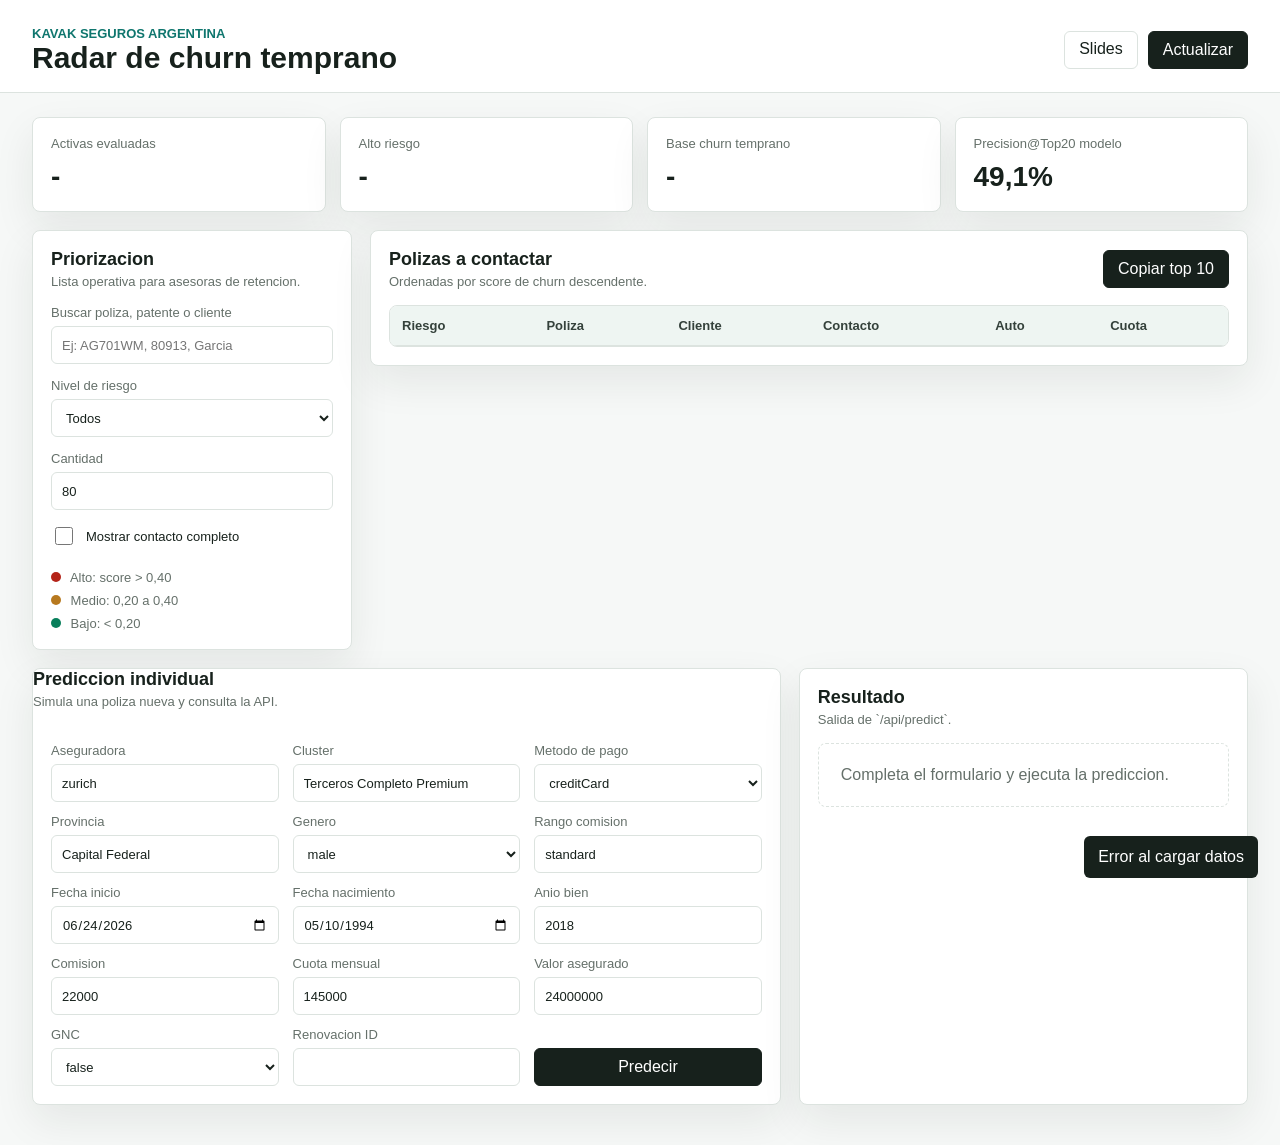
==== dashboard/index.html @ b693a85d "Entregable 4 dashboard funcional" ====
<!doctype html>
<html lang="es">
<head>
  <meta charset="utf-8">
  <meta name="viewport" content="width=device-width, initial-scale=1">
  <title>Kavak Seguros - Churn temprano</title>
  <link rel="stylesheet" href="styles.css">
</head>
<body>
  <header class="topbar">
    <div>
      <p class="eyebrow">Kavak Seguros Argentina</p>
      <h1>Radar de churn temprano</h1>
    </div>
    <nav>
      <a href="/presentacion" target="_blank">Slides</a>
      <button id="refreshBtn" type="button">Actualizar</button>
    </nav>
  </header>

  <main>
    <section class="metrics" aria-label="Indicadores principales">
      <article>
        <span>Activas evaluadas</span>
        <strong id="activeCount">-</strong>
      </article>
      <article>
        <span>Alto riesgo</span>
        <strong id="highCount">-</strong>
      </article>
      <article>
        <span>Base churn temprano</span>
        <strong id="baseRate">-</strong>
      </article>
      <article>
        <span>Precision@Top20 modelo</span>
        <strong id="precisionTop20">49,1%</strong>
      </article>
    </section>

    <section class="layout">
      <aside class="panel controls">
        <div class="panel-title">
          <h2>Priorizacion</h2>
          <p>Lista operativa para asesoras de retencion.</p>
        </div>

        <label>
          Buscar poliza, patente o cliente
          <input id="searchInput" type="search" placeholder="Ej: AG701WM, 80913, Garcia">
        </label>

        <label>
          Nivel de riesgo
          <select id="riskFilter">
            <option value="todos">Todos</option>
            <option value="Alto">Alto</option>
            <option value="Medio">Medio</option>
            <option value="Bajo">Bajo</option>
          </select>
        </label>

        <label>
          Cantidad
          <input id="limitInput" type="number" min="10" max="500" step="10" value="80">
        </label>

        <label class="check">
          <input id="revealContact" type="checkbox">
          Mostrar contacto completo
        </label>

        <div class="legend">
          <span><i class="dot high"></i> Alto: score &gt; 0,40</span>
          <span><i class="dot mid"></i> Medio: 0,20 a 0,40</span>
          <span><i class="dot low"></i> Bajo: &lt; 0,20</span>
        </div>
      </aside>

      <section class="panel table-panel">
        <div class="panel-title row">
          <div>
            <h2>Polizas a contactar</h2>
            <p id="tableCaption">Ordenadas por score de churn descendente.</p>
          </div>
          <button id="copyBtn" type="button">Copiar top 10</button>
        </div>
        <div class="table-wrap">
          <table>
            <thead>
              <tr>
                <th>Riesgo</th>
                <th>Poliza</th>
                <th>Cliente</th>
                <th>Contacto</th>
                <th>Auto</th>
                <th>Cuota</th>
                <th>Motivo</th>
              </tr>
            </thead>
            <tbody id="policiesBody"></tbody>
          </table>
        </div>
      </section>
    </section>

    <section class="layout lower">
      <section class="panel">
        <div class="panel-title">
          <h2>Prediccion individual</h2>
          <p>Simula una poliza nueva y consulta la API.</p>
        </div>
        <form id="predictForm" class="grid-form">
          <label>Aseguradora<input name="Aseguradora" value="zurich"></label>
          <label>Cluster<input name="Cluster_Detalle" value="Terceros Completo Premium"></label>
          <label>Metodo de pago
            <select name="Metodo_de_pago">
              <option value="creditCard">creditCard</option>
              <option value="bankAccount">bankAccount</option>
            </select>
          </label>
          <label>Provincia<input name="provincia" value="Capital Federal"></label>
          <label>Genero
            <select name="genero_cliente">
              <option value="male">male</option>
              <option value="female">female</option>
              <option value="Sin dato">Sin dato</option>
            </select>
          </label>
          <label>Rango comision<input name="rango_comision" value="standard"></label>
          <label>Fecha inicio<input name="fecha_inicio_poliza" type="date" value="2026-06-24"></label>
          <label>Fecha nacimiento<input name="fecha_nacimiento" type="date" value="1994-05-10"></label>
          <label>Anio bien<input name="anio_bien" type="number" value="2018"></label>
          <label>Comision<input name="Comision_pesos" type="number" value="22000"></label>
          <label>Cuota mensual<input name="Valor_cuota_mes_pesos" type="number" value="145000"></label>
          <label>Valor asegurado<input name="Valor_asegurado_pesos" type="number" value="24000000"></label>
          <label>GNC
            <select name="GNC">
              <option value="false">false</option>
              <option value="true">true</option>
            </select>
          </label>
          <label>Renovacion ID<input name="Es_renovacion_ID_poliza_anterior" value=""></label>
          <button type="submit">Predecir</button>
        </form>
      </section>

      <section class="panel result-panel">
        <div class="panel-title">
          <h2>Resultado</h2>
          <p>Salida de `/api/predict`.</p>
        </div>
        <div id="predictionResult" class="empty">Completa el formulario y ejecuta la prediccion.</div>
      </section>
    </section>
  </main>

  <div id="toast" role="status"></div>
  <script src="app.js"></script>
</body>
</html>
---- dashboard/styles.css ----
:root {
  color-scheme: light;
  --ink: #17211c;
  --muted: #65706a;
  --line: #dce3df;
  --bg: #f6f8f7;
  --panel: #ffffff;
  --green: #087f5b;
  --green-soft: #dff3eb;
  --amber: #b7791f;
  --amber-soft: #fff0cc;
  --red: #b42318;
  --red-soft: #ffe2df;
  --teal: #0f766e;
  --blue: #1d4ed8;
  --shadow: 0 16px 40px rgba(23, 33, 28, 0.08);
}

* {
  box-sizing: border-box;
}

body {
  margin: 0;
  background: var(--bg);
  color: var(--ink);
  font-family: "Segoe UI", Arial, sans-serif;
}

button,
input,
select {
  font: inherit;
}

button {
  border: 1px solid var(--ink);
  background: var(--ink);
  color: white;
  min-height: 38px;
  padding: 0 14px;
  border-radius: 6px;
  cursor: pointer;
}

button:hover {
  filter: brightness(1.08);
}

a {
  color: var(--ink);
  text-decoration: none;
  border: 1px solid var(--line);
  min-height: 38px;
  padding: 8px 14px;
  border-radius: 6px;
  background: white;
}

.topbar {
  display: flex;
  align-items: center;
  justify-content: space-between;
  gap: 24px;
  padding: 26px 32px 18px;
  border-bottom: 1px solid var(--line);
  background: #ffffff;
}

.topbar h1,
.topbar p {
  margin: 0;
}

.topbar h1 {
  font-size: 30px;
  line-height: 1.1;
  letter-spacing: 0;
}

.eyebrow {
  color: var(--teal);
  font-size: 13px;
  font-weight: 700;
  text-transform: uppercase;
}

nav {
  display: flex;
  gap: 10px;
  align-items: center;
}

main {
  padding: 24px 32px 40px;
  max-width: 1500px;
  margin: 0 auto;
}

.metrics {
  display: grid;
  grid-template-columns: repeat(4, minmax(0, 1fr));
  gap: 14px;
  margin-bottom: 18px;
}

.metrics article {
  background: var(--panel);
  border: 1px solid var(--line);
  border-radius: 8px;
  padding: 18px;
  box-shadow: var(--shadow);
}

.metrics span {
  display: block;
  color: var(--muted);
  font-size: 13px;
  margin-bottom: 10px;
}

.metrics strong {
  font-size: 28px;
}

.layout {
  display: grid;
  grid-template-columns: 320px minmax(0, 1fr);
  gap: 18px;
  align-items: start;
}

.layout.lower {
  grid-template-columns: minmax(0, 1.25fr) minmax(360px, 0.75fr);
  margin-top: 18px;
}

.panel {
  background: var(--panel);
  border: 1px solid var(--line);
  border-radius: 8px;
  box-shadow: var(--shadow);
}

.controls,
.table-panel,
.result-panel {
  padding: 18px;
}

.panel-title {
  margin-bottom: 16px;
}

.panel-title.row {
  display: flex;
  justify-content: space-between;
  gap: 16px;
  align-items: center;
}

.panel-title h2 {
  margin: 0 0 4px;
  font-size: 18px;
}

.panel-title p {
  margin: 0;
  color: var(--muted);
  font-size: 13px;
}

label {
  display: grid;
  gap: 6px;
  color: var(--muted);
  font-size: 13px;
  margin-bottom: 14px;
}

input,
select {
  width: 100%;
  border: 1px solid var(--line);
  border-radius: 6px;
  min-height: 38px;
  padding: 8px 10px;
  background: #fff;
  color: var(--ink);
}

.check {
  display: flex;
  grid-template-columns: none;
  flex-direction: row;
  align-items: center;
  gap: 10px;
  color: var(--ink);
}

.check input {
  width: 18px;
  min-height: 18px;
}

.legend {
  display: grid;
  gap: 8px;
  padding-top: 8px;
  color: var(--muted);
  font-size: 13px;
}

.dot {
  display: inline-block;
  width: 10px;
  height: 10px;
  border-radius: 50%;
  margin-right: 6px;
}

.dot.high { background: var(--red); }
.dot.mid { background: var(--amber); }
.dot.low { background: var(--green); }

.table-wrap {
  overflow: auto;
  max-height: 620px;
  border: 1px solid var(--line);
  border-radius: 8px;
}

table {
  width: 100%;
  border-collapse: collapse;
  min-width: 980px;
}

th,
td {
  text-align: left;
  padding: 12px 12px;
  border-bottom: 1px solid var(--line);
  vertical-align: top;
  font-size: 13px;
}

th {
  position: sticky;
  top: 0;
  z-index: 1;
  background: #eef5f2;
  color: #34413b;
  font-weight: 700;
}

.risk {
  display: inline-flex;
  align-items: center;
  justify-content: center;
  min-width: 88px;
  min-height: 30px;
  border-radius: 6px;
  font-weight: 700;
}

.risk.Alto {
  color: var(--red);
  background: var(--red-soft);
}

.risk.Medio {
  color: var(--amber);
  background: var(--amber-soft);
}

.risk.Bajo {
  color: var(--green);
  background: var(--green-soft);
}

.score {
  display: block;
  color: var(--muted);
  font-weight: 600;
  margin-top: 4px;
}

.subtle {
  color: var(--muted);
  display: block;
  margin-top: 3px;
}

.reason-list {
  margin: 0;
  padding: 0;
  list-style: none;
  display: grid;
  gap: 4px;
}

.grid-form {
  display: grid;
  grid-template-columns: repeat(3, minmax(0, 1fr));
  gap: 12px 14px;
  padding: 18px;
}

.grid-form label {
  margin: 0;
}

.grid-form button {
  align-self: end;
}

.result-panel {
  min-height: 100%;
}

.result-card {
  border: 1px solid var(--line);
  border-radius: 8px;
  padding: 18px;
  display: grid;
  gap: 14px;
}

.result-score {
  display: flex;
  align-items: baseline;
  gap: 12px;
}

.result-score strong {
  font-size: 44px;
  line-height: 1;
}

.empty {
  color: var(--muted);
  border: 1px dashed var(--line);
  border-radius: 8px;
  padding: 22px;
}

#toast {
  position: fixed;
  right: 22px;
  bottom: 22px;
  background: var(--ink);
  color: white;
  padding: 12px 14px;
  border-radius: 6px;
  opacity: 0;
  transform: translateY(8px);
  pointer-events: none;
  transition: opacity .18s ease, transform .18s ease;
}

#toast.show {
  opacity: 1;
  transform: translateY(0);
}

@media (max-width: 1050px) {
  .metrics,
  .layout,
  .layout.lower {
    grid-template-columns: 1fr;
  }

  .grid-form {
    grid-template-columns: repeat(2, minmax(0, 1fr));
  }
}

@media (max-width: 700px) {
  .topbar {
    align-items: flex-start;
    flex-direction: column;
    padding: 20px;
  }

  main {
    padding: 18px;
  }

  .metrics,
  .grid-form {
    grid-template-columns: 1fr;
  }

  nav {
    width: 100%;
  }

  nav a,
  nav button {
    flex: 1;
    text-align: center;
  }
}
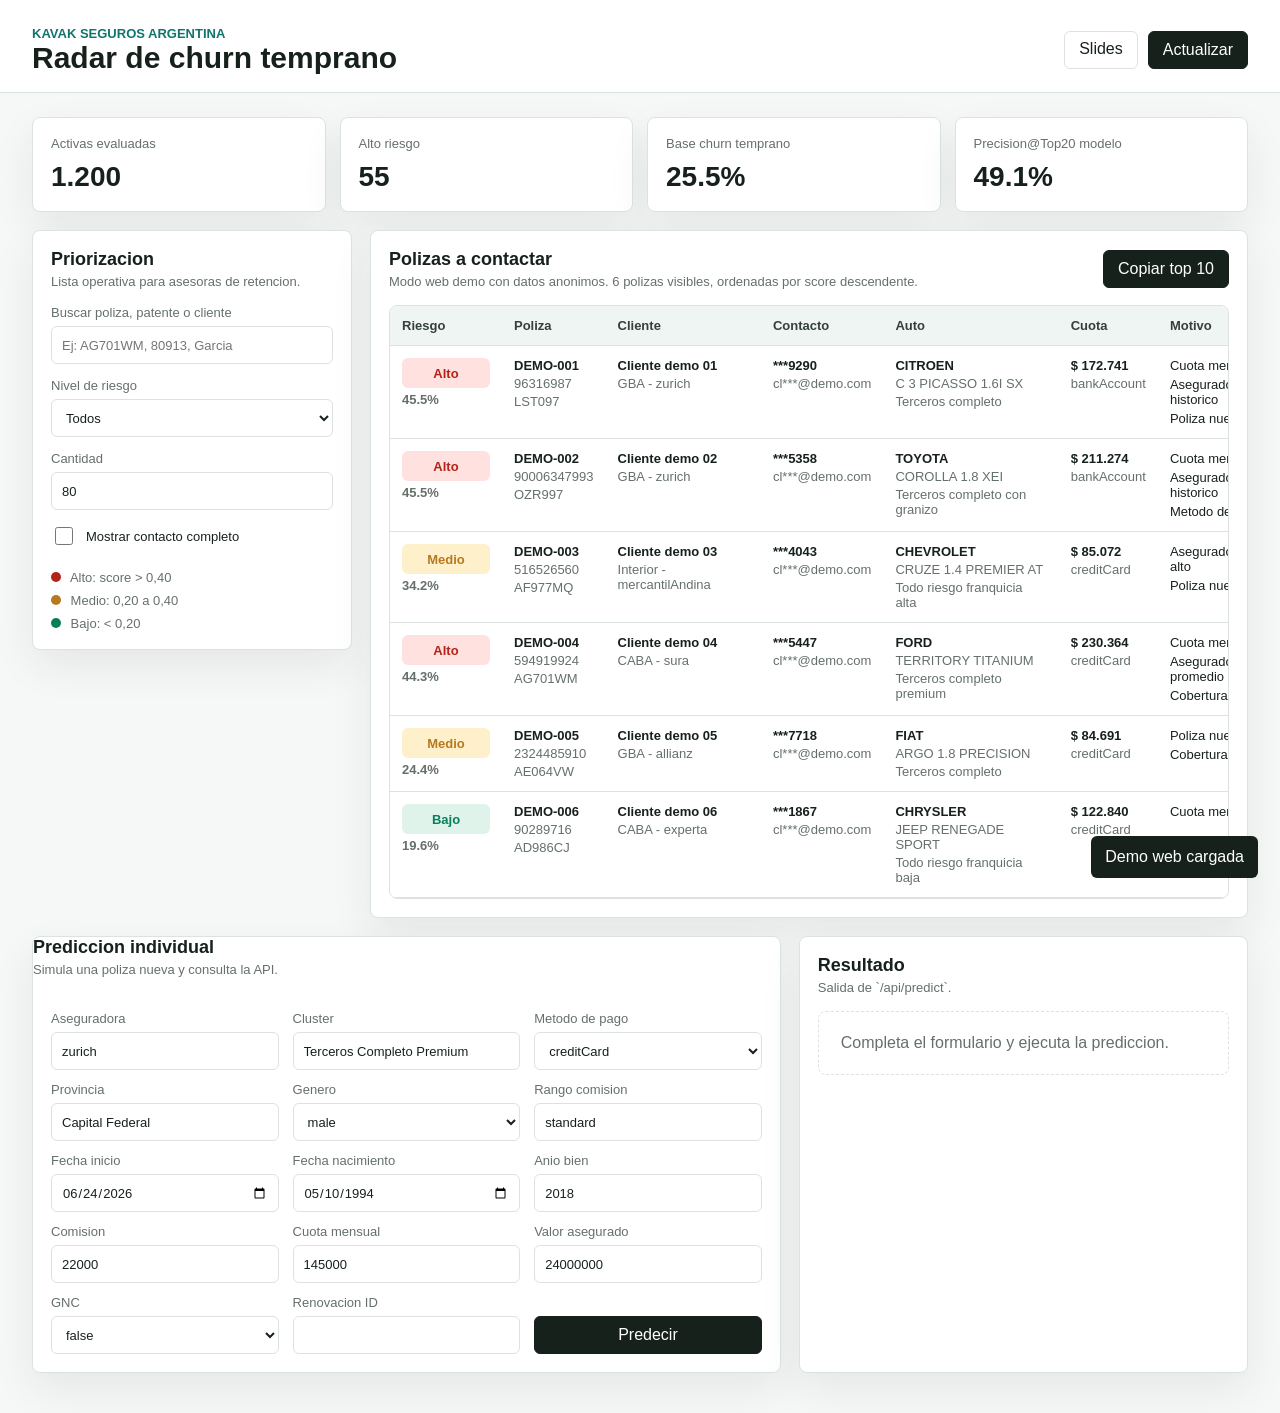
==== commit 5649cf7a: "Publicar dashboard en GitHub Pages" ====
--- a/dashboard/index.html
+++ b/dashboard/index.html
@@ -156,6 +156,7 @@
   </main>
 
   <div id="toast" role="status"></div>
+  <script src="demo-data.js"></script>
   <script src="app.js"></script>
 </body>
 </html>
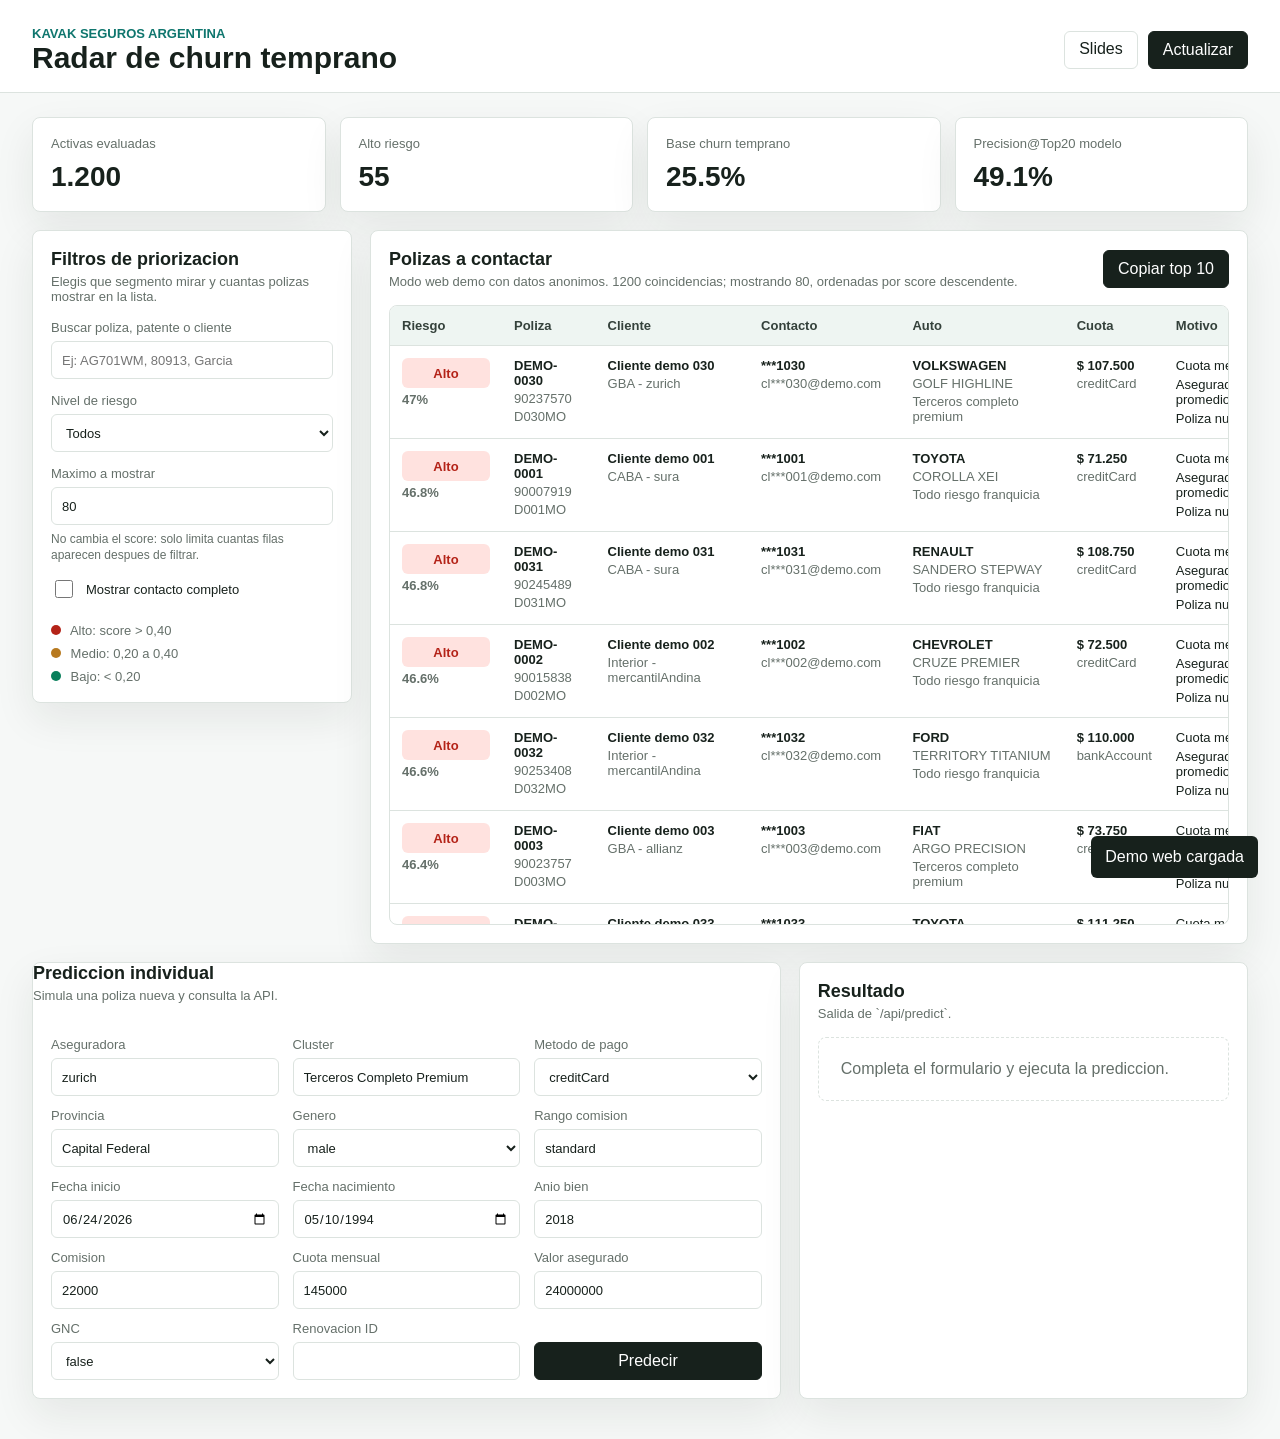
==== commit 85cdd7bc: "Corregir filtros de demo web" ====
--- a/dashboard/index.html
+++ b/dashboard/index.html
@@ -13,7 +13,7 @@
       <h1>Radar de churn temprano</h1>
     </div>
     <nav>
-      <a href="/presentacion" target="_blank">Slides</a>
+      <a href="../presentacion/" target="_blank">Slides</a>
       <button id="refreshBtn" type="button">Actualizar</button>
     </nav>
   </header>
@@ -41,8 +41,8 @@
     <section class="layout">
       <aside class="panel controls">
         <div class="panel-title">
-          <h2>Priorizacion</h2>
-          <p>Lista operativa para asesoras de retencion.</p>
+          <h2>Filtros de priorizacion</h2>
+          <p>Elegis que segmento mirar y cuantas polizas mostrar en la lista.</p>
         </div>
 
         <label>
@@ -61,8 +61,9 @@
         </label>
 
         <label>
-          Cantidad
-          <input id="limitInput" type="number" min="10" max="500" step="10" value="80">
+          Maximo a mostrar
+          <input id="limitInput" type="number" min="10" max="1200" step="10" value="80">
+          <span class="hint">No cambia el score: solo limita cuantas filas aparecen despues de filtrar.</span>
         </label>
 
         <label class="check">
--- a/dashboard/styles.css
+++ b/dashboard/styles.css
@@ -178,6 +178,12 @@
   margin-bottom: 14px;
 }
 
+.hint {
+  color: var(--muted);
+  font-size: 12px;
+  line-height: 1.35;
+}
+
 input,
 select {
   width: 100%;
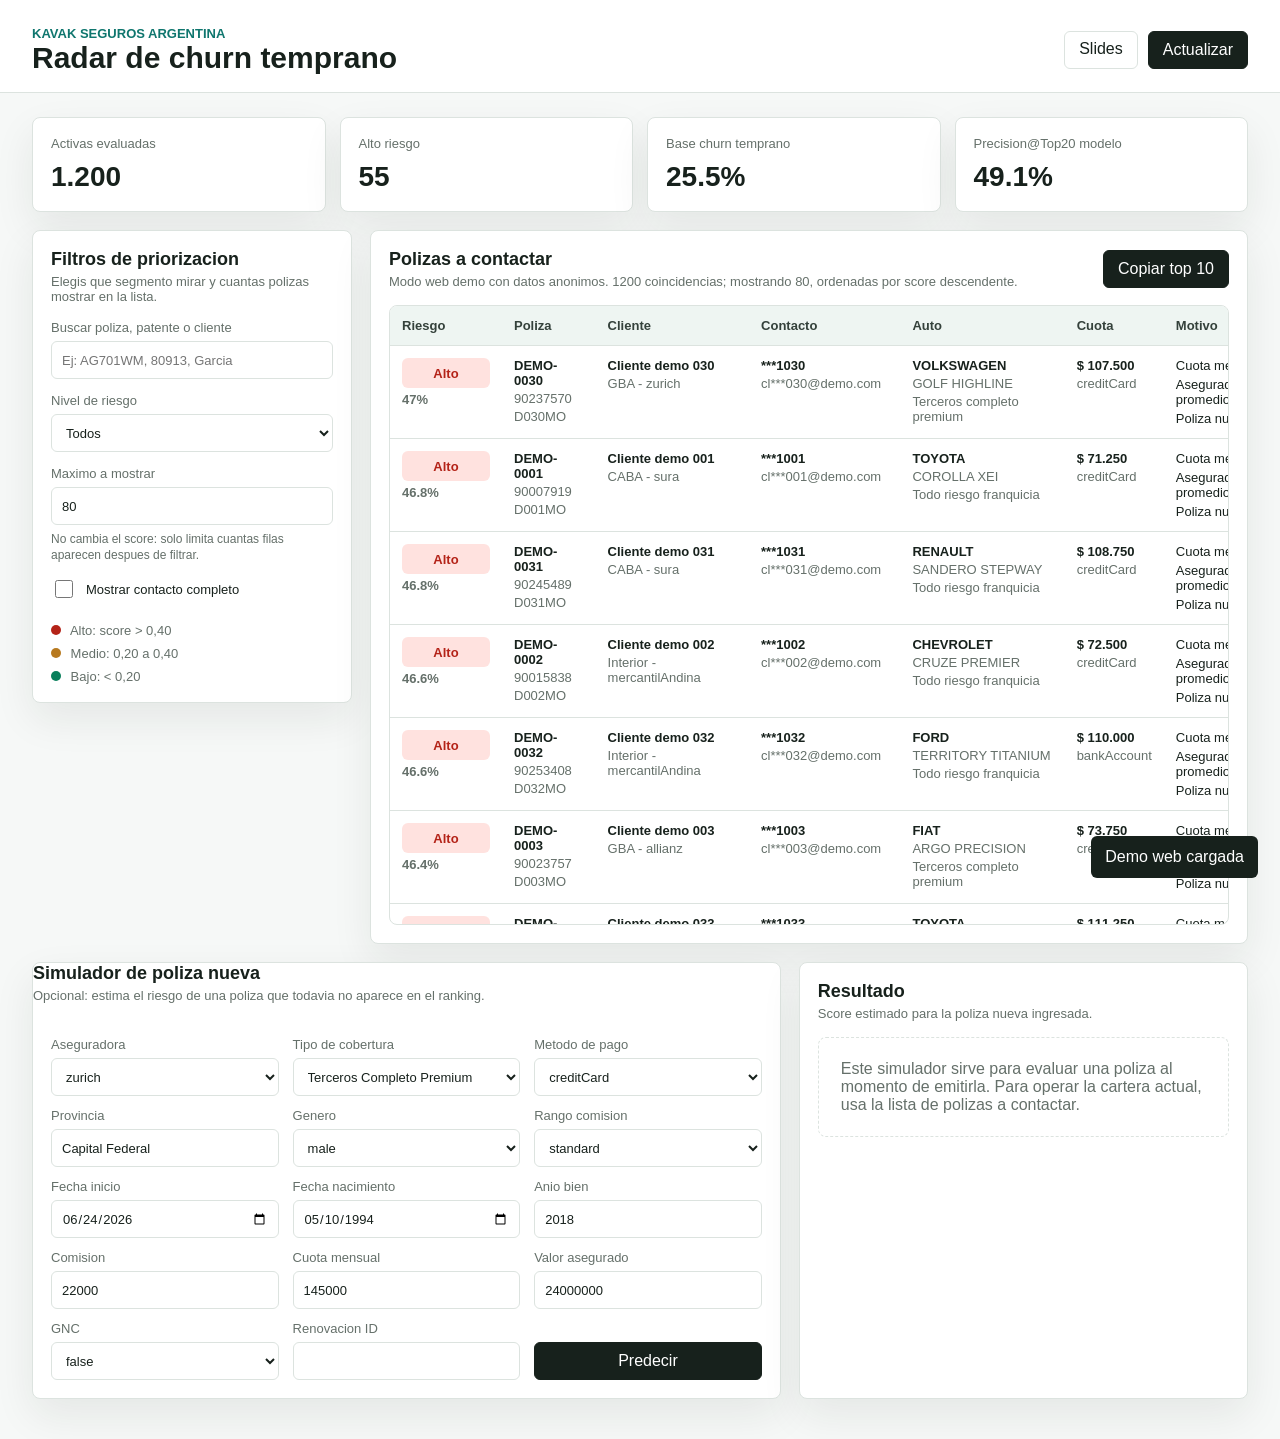
==== commit ae66ce26: "Aclarar simulador de poliza nueva" ====
--- a/dashboard/index.html
+++ b/dashboard/index.html
@@ -108,12 +108,27 @@
     <section class="layout lower">
       <section class="panel">
         <div class="panel-title">
-          <h2>Prediccion individual</h2>
-          <p>Simula una poliza nueva y consulta la API.</p>
+          <h2>Simulador de poliza nueva</h2>
+          <p>Opcional: estima el riesgo de una poliza que todavia no aparece en el ranking.</p>
         </div>
         <form id="predictForm" class="grid-form">
-          <label>Aseguradora<input name="Aseguradora" value="zurich"></label>
-          <label>Cluster<input name="Cluster_Detalle" value="Terceros Completo Premium"></label>
+          <label>Aseguradora
+            <select name="Aseguradora">
+              <option value="zurich">zurich</option>
+              <option value="sura">sura</option>
+              <option value="mercantilAndina">mercantilAndina</option>
+              <option value="allianz">allianz</option>
+              <option value="experta">experta</option>
+            </select>
+          </label>
+          <label>Tipo de cobertura
+            <select name="Cluster_Detalle">
+              <option value="Terceros Completo Premium">Terceros Completo Premium</option>
+              <option value="Terceros Completo">Terceros Completo</option>
+              <option value="Todo Riesgo con Franquicia Alta">Todo Riesgo con Franquicia Alta</option>
+              <option value="Todo Riesgo con Franquicia Baja">Todo Riesgo con Franquicia Baja</option>
+            </select>
+          </label>
           <label>Metodo de pago
             <select name="Metodo_de_pago">
               <option value="creditCard">creditCard</option>
@@ -128,7 +143,13 @@
               <option value="Sin dato">Sin dato</option>
             </select>
           </label>
-          <label>Rango comision<input name="rango_comision" value="standard"></label>
+          <label>Rango comision
+            <select name="rango_comision">
+              <option value="standard">standard</option>
+              <option value="low">low</option>
+              <option value="high">high</option>
+            </select>
+          </label>
           <label>Fecha inicio<input name="fecha_inicio_poliza" type="date" value="2026-06-24"></label>
           <label>Fecha nacimiento<input name="fecha_nacimiento" type="date" value="1994-05-10"></label>
           <label>Anio bien<input name="anio_bien" type="number" value="2018"></label>
@@ -149,9 +170,9 @@
       <section class="panel result-panel">
         <div class="panel-title">
           <h2>Resultado</h2>
-          <p>Salida de `/api/predict`.</p>
+          <p>Score estimado para la poliza nueva ingresada.</p>
         </div>
-        <div id="predictionResult" class="empty">Completa el formulario y ejecuta la prediccion.</div>
+        <div id="predictionResult" class="empty">Este simulador sirve para evaluar una poliza al momento de emitirla. Para operar la cartera actual, usa la lista de polizas a contactar.</div>
       </section>
     </section>
   </main>
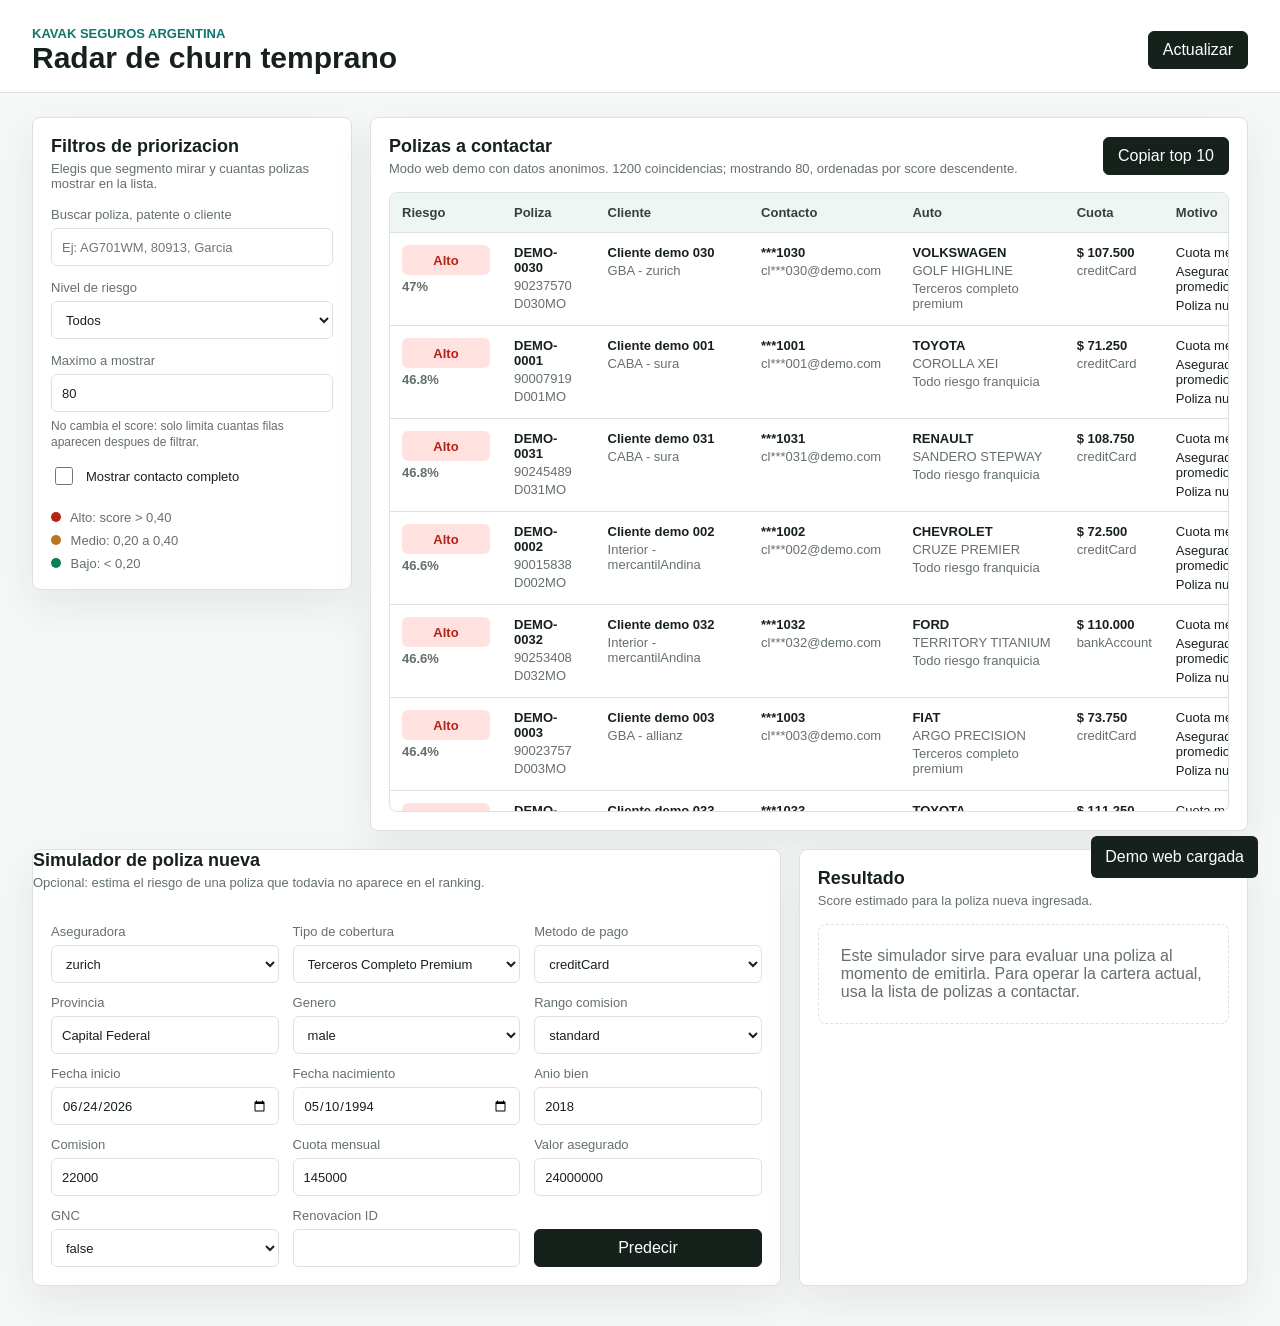
==== commit 545c5255: "Simplificar dashboard operativo" ====
--- a/dashboard/index.html
+++ b/dashboard/index.html
@@ -13,31 +13,11 @@
       <h1>Radar de churn temprano</h1>
     </div>
     <nav>
-      <a href="../presentacion/" target="_blank">Slides</a>
       <button id="refreshBtn" type="button">Actualizar</button>
     </nav>
   </header>
 
   <main>
-    <section class="metrics" aria-label="Indicadores principales">
-      <article>
-        <span>Activas evaluadas</span>
-        <strong id="activeCount">-</strong>
-      </article>
-      <article>
-        <span>Alto riesgo</span>
-        <strong id="highCount">-</strong>
-      </article>
-      <article>
-        <span>Base churn temprano</span>
-        <strong id="baseRate">-</strong>
-      </article>
-      <article>
-        <span>Precision@Top20 modelo</span>
-        <strong id="precisionTop20">49,1%</strong>
-      </article>
-    </section>
-
     <section class="layout">
       <aside class="panel controls">
         <div class="panel-title">
--- a/dashboard/styles.css
+++ b/dashboard/styles.css
@@ -97,32 +97,6 @@
   margin: 0 auto;
 }
 
-.metrics {
-  display: grid;
-  grid-template-columns: repeat(4, minmax(0, 1fr));
-  gap: 14px;
-  margin-bottom: 18px;
-}
-
-.metrics article {
-  background: var(--panel);
-  border: 1px solid var(--line);
-  border-radius: 8px;
-  padding: 18px;
-  box-shadow: var(--shadow);
-}
-
-.metrics span {
-  display: block;
-  color: var(--muted);
-  font-size: 13px;
-  margin-bottom: 10px;
-}
-
-.metrics strong {
-  font-size: 28px;
-}
-
 .layout {
   display: grid;
   grid-template-columns: 320px minmax(0, 1fr);
@@ -371,7 +345,6 @@
 }
 
 @media (max-width: 1050px) {
-  .metrics,
   .layout,
   .layout.lower {
     grid-template-columns: 1fr;
@@ -393,7 +366,6 @@
     padding: 18px;
   }
 
-  .metrics,
   .grid-form {
     grid-template-columns: 1fr;
   }
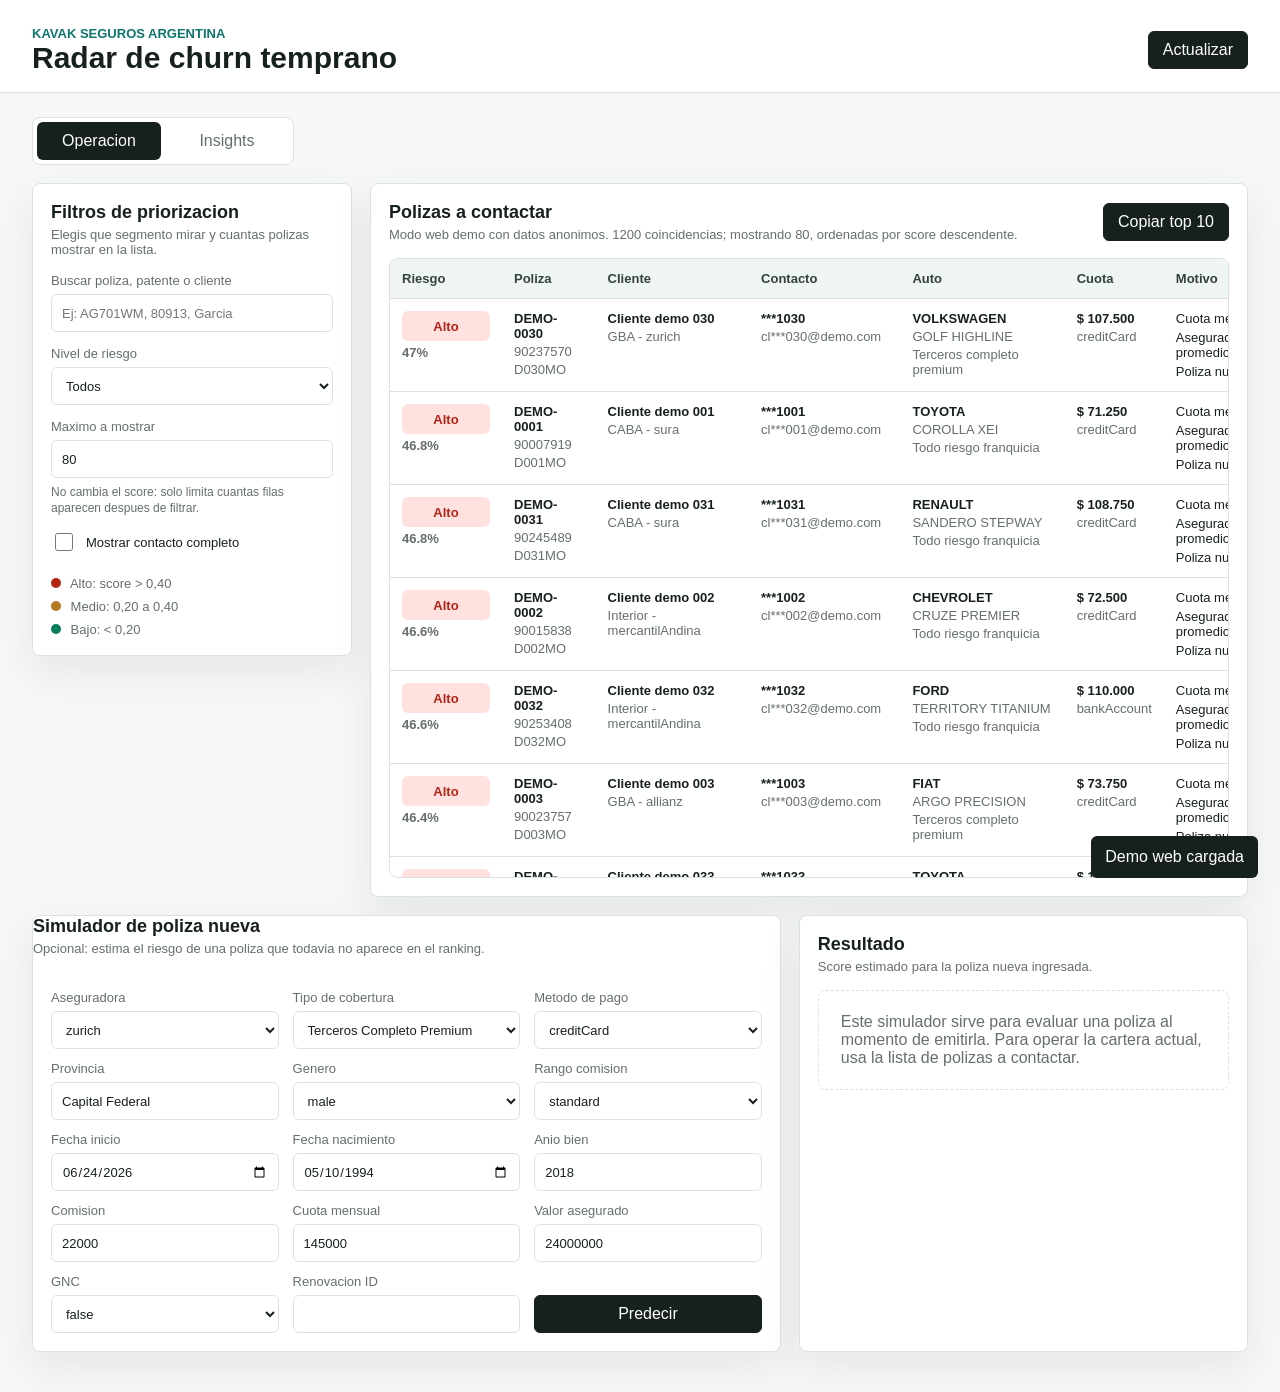
==== commit 86a2c03e: "Agregar insights de decision" ====
--- a/dashboard/index.html
+++ b/dashboard/index.html
@@ -18,141 +18,210 @@
   </header>
 
   <main>
-    <section class="layout">
-      <aside class="panel controls">
-        <div class="panel-title">
-          <h2>Filtros de priorizacion</h2>
-          <p>Elegis que segmento mirar y cuantas polizas mostrar en la lista.</p>
-        </div>
-
-        <label>
-          Buscar poliza, patente o cliente
-          <input id="searchInput" type="search" placeholder="Ej: AG701WM, 80913, Garcia">
-        </label>
-
-        <label>
-          Nivel de riesgo
-          <select id="riskFilter">
-            <option value="todos">Todos</option>
-            <option value="Alto">Alto</option>
-            <option value="Medio">Medio</option>
-            <option value="Bajo">Bajo</option>
-          </select>
-        </label>
-
-        <label>
-          Maximo a mostrar
-          <input id="limitInput" type="number" min="10" max="1200" step="10" value="80">
-          <span class="hint">No cambia el score: solo limita cuantas filas aparecen despues de filtrar.</span>
-        </label>
-
-        <label class="check">
-          <input id="revealContact" type="checkbox">
-          Mostrar contacto completo
-        </label>
-
-        <div class="legend">
-          <span><i class="dot high"></i> Alto: score &gt; 0,40</span>
-          <span><i class="dot mid"></i> Medio: 0,20 a 0,40</span>
-          <span><i class="dot low"></i> Bajo: &lt; 0,20</span>
-        </div>
-      </aside>
-
-      <section class="panel table-panel">
-        <div class="panel-title row">
-          <div>
-            <h2>Polizas a contactar</h2>
-            <p id="tableCaption">Ordenadas por score de churn descendente.</p>
-          </div>
-          <button id="copyBtn" type="button">Copiar top 10</button>
-        </div>
-        <div class="table-wrap">
-          <table>
-            <thead>
-              <tr>
-                <th>Riesgo</th>
-                <th>Poliza</th>
-                <th>Cliente</th>
-                <th>Contacto</th>
-                <th>Auto</th>
-                <th>Cuota</th>
-                <th>Motivo</th>
-              </tr>
-            </thead>
-            <tbody id="policiesBody"></tbody>
-          </table>
-        </div>
+    <div class="tabs" role="tablist" aria-label="Vistas del dashboard">
+      <button class="tab active" id="operationTab" type="button" data-view="operationView">Operacion</button>
+      <button class="tab" id="insightsTab" type="button" data-view="insightsView">Insights</button>
+    </div>
+
+    <section id="operationView" class="tab-view active">
+      <section class="layout">
+        <aside class="panel controls">
+          <div class="panel-title">
+            <h2>Filtros de priorizacion</h2>
+            <p>Elegis que segmento mirar y cuantas polizas mostrar en la lista.</p>
+          </div>
+
+          <label>
+            Buscar poliza, patente o cliente
+            <input id="searchInput" type="search" placeholder="Ej: AG701WM, 80913, Garcia">
+          </label>
+
+          <label>
+            Nivel de riesgo
+            <select id="riskFilter">
+              <option value="todos">Todos</option>
+              <option value="Alto">Alto</option>
+              <option value="Medio">Medio</option>
+              <option value="Bajo">Bajo</option>
+            </select>
+          </label>
+
+          <label>
+            Maximo a mostrar
+            <input id="limitInput" type="number" min="10" max="1200" step="10" value="80">
+            <span class="hint">No cambia el score: solo limita cuantas filas aparecen despues de filtrar.</span>
+          </label>
+
+          <label class="check">
+            <input id="revealContact" type="checkbox">
+            Mostrar contacto completo
+          </label>
+
+          <div class="legend">
+            <span><i class="dot high"></i> Alto: score &gt; 0,40</span>
+            <span><i class="dot mid"></i> Medio: 0,20 a 0,40</span>
+            <span><i class="dot low"></i> Bajo: &lt; 0,20</span>
+          </div>
+        </aside>
+
+        <section class="panel table-panel">
+          <div class="panel-title row">
+            <div>
+              <h2>Polizas a contactar</h2>
+              <p id="tableCaption">Ordenadas por score de churn descendente.</p>
+            </div>
+            <button id="copyBtn" type="button">Copiar top 10</button>
+          </div>
+          <div class="table-wrap">
+            <table>
+              <thead>
+                <tr>
+                  <th>Riesgo</th>
+                  <th>Poliza</th>
+                  <th>Cliente</th>
+                  <th>Contacto</th>
+                  <th>Auto</th>
+                  <th>Cuota</th>
+                  <th>Motivo</th>
+                </tr>
+              </thead>
+              <tbody id="policiesBody"></tbody>
+            </table>
+          </div>
+        </section>
+      </section>
+
+      <section class="layout lower">
+        <section class="panel">
+          <div class="panel-title">
+            <h2>Simulador de poliza nueva</h2>
+            <p>Opcional: estima el riesgo de una poliza que todavia no aparece en el ranking.</p>
+          </div>
+          <form id="predictForm" class="grid-form">
+            <label>Aseguradora
+              <select name="Aseguradora">
+                <option value="zurich">zurich</option>
+                <option value="sura">sura</option>
+                <option value="mercantilAndina">mercantilAndina</option>
+                <option value="allianz">allianz</option>
+                <option value="experta">experta</option>
+              </select>
+            </label>
+            <label>Tipo de cobertura
+              <select name="Cluster_Detalle">
+                <option value="Terceros Completo Premium">Terceros Completo Premium</option>
+                <option value="Terceros Completo">Terceros Completo</option>
+                <option value="Todo Riesgo con Franquicia Alta">Todo Riesgo con Franquicia Alta</option>
+                <option value="Todo Riesgo con Franquicia Baja">Todo Riesgo con Franquicia Baja</option>
+              </select>
+            </label>
+            <label>Metodo de pago
+              <select name="Metodo_de_pago">
+                <option value="creditCard">creditCard</option>
+                <option value="bankAccount">bankAccount</option>
+              </select>
+            </label>
+            <label>Provincia<input name="provincia" value="Capital Federal"></label>
+            <label>Genero
+              <select name="genero_cliente">
+                <option value="male">male</option>
+                <option value="female">female</option>
+                <option value="Sin dato">Sin dato</option>
+              </select>
+            </label>
+            <label>Rango comision
+              <select name="rango_comision">
+                <option value="standard">standard</option>
+                <option value="low">low</option>
+                <option value="high">high</option>
+              </select>
+            </label>
+            <label>Fecha inicio<input name="fecha_inicio_poliza" type="date" value="2026-06-24"></label>
+            <label>Fecha nacimiento<input name="fecha_nacimiento" type="date" value="1994-05-10"></label>
+            <label>Anio bien<input name="anio_bien" type="number" value="2018"></label>
+            <label>Comision<input name="Comision_pesos" type="number" value="22000"></label>
+            <label>Cuota mensual<input name="Valor_cuota_mes_pesos" type="number" value="145000"></label>
+            <label>Valor asegurado<input name="Valor_asegurado_pesos" type="number" value="24000000"></label>
+            <label>GNC
+              <select name="GNC">
+                <option value="false">false</option>
+                <option value="true">true</option>
+              </select>
+            </label>
+            <label>Renovacion ID<input name="Es_renovacion_ID_poliza_anterior" value=""></label>
+            <button type="submit">Predecir</button>
+          </form>
+        </section>
+
+        <section class="panel result-panel">
+          <div class="panel-title">
+            <h2>Resultado</h2>
+            <p>Score estimado para la poliza nueva ingresada.</p>
+          </div>
+          <div id="predictionResult" class="empty">Este simulador sirve para evaluar una poliza al momento de emitirla. Para operar la cartera actual, usa la lista de polizas a contactar.</div>
+        </section>
       </section>
     </section>
 
-    <section class="layout lower">
-      <section class="panel">
-        <div class="panel-title">
-          <h2>Simulador de poliza nueva</h2>
-          <p>Opcional: estima el riesgo de una poliza que todavia no aparece en el ranking.</p>
-        </div>
-        <form id="predictForm" class="grid-form">
-          <label>Aseguradora
-            <select name="Aseguradora">
-              <option value="zurich">zurich</option>
-              <option value="sura">sura</option>
-              <option value="mercantilAndina">mercantilAndina</option>
-              <option value="allianz">allianz</option>
-              <option value="experta">experta</option>
-            </select>
-          </label>
-          <label>Tipo de cobertura
-            <select name="Cluster_Detalle">
-              <option value="Terceros Completo Premium">Terceros Completo Premium</option>
-              <option value="Terceros Completo">Terceros Completo</option>
-              <option value="Todo Riesgo con Franquicia Alta">Todo Riesgo con Franquicia Alta</option>
-              <option value="Todo Riesgo con Franquicia Baja">Todo Riesgo con Franquicia Baja</option>
-            </select>
-          </label>
-          <label>Metodo de pago
-            <select name="Metodo_de_pago">
-              <option value="creditCard">creditCard</option>
-              <option value="bankAccount">bankAccount</option>
-            </select>
-          </label>
-          <label>Provincia<input name="provincia" value="Capital Federal"></label>
-          <label>Genero
-            <select name="genero_cliente">
-              <option value="male">male</option>
-              <option value="female">female</option>
-              <option value="Sin dato">Sin dato</option>
-            </select>
-          </label>
-          <label>Rango comision
-            <select name="rango_comision">
-              <option value="standard">standard</option>
-              <option value="low">low</option>
-              <option value="high">high</option>
-            </select>
-          </label>
-          <label>Fecha inicio<input name="fecha_inicio_poliza" type="date" value="2026-06-24"></label>
-          <label>Fecha nacimiento<input name="fecha_nacimiento" type="date" value="1994-05-10"></label>
-          <label>Anio bien<input name="anio_bien" type="number" value="2018"></label>
-          <label>Comision<input name="Comision_pesos" type="number" value="22000"></label>
-          <label>Cuota mensual<input name="Valor_cuota_mes_pesos" type="number" value="145000"></label>
-          <label>Valor asegurado<input name="Valor_asegurado_pesos" type="number" value="24000000"></label>
-          <label>GNC
-            <select name="GNC">
-              <option value="false">false</option>
-              <option value="true">true</option>
-            </select>
-          </label>
-          <label>Renovacion ID<input name="Es_renovacion_ID_poliza_anterior" value=""></label>
-          <button type="submit">Predecir</button>
-        </form>
-      </section>
-
-      <section class="panel result-panel">
-        <div class="panel-title">
-          <h2>Resultado</h2>
-          <p>Score estimado para la poliza nueva ingresada.</p>
-        </div>
-        <div id="predictionResult" class="empty">Este simulador sirve para evaluar una poliza al momento de emitirla. Para operar la cartera actual, usa la lista de polizas a contactar.</div>
+    <section id="insightsView" class="tab-view">
+      <section class="insight-grid">
+        <article class="panel insight-card emphasis">
+          <span>Campana sugerida</span>
+          <strong id="campaignTitle">-</strong>
+          <p id="campaignText">Se calcula con las polizas cargadas.</p>
+        </article>
+        <article class="panel insight-card">
+          <span>Mayor concentracion</span>
+          <strong id="concentrationTitle">-</strong>
+          <p id="concentrationText">Segmento con mas polizas de alto riesgo.</p>
+        </article>
+        <article class="panel insight-card">
+          <span>Cobertura operativa</span>
+          <strong id="coverageTitle">-</strong>
+          <p id="coverageText">Cantidad de contactos sugeridos por prioridad.</p>
+        </article>
+      </section>
+
+      <section class="insight-layout">
+        <article class="panel chart-panel">
+          <div class="panel-title">
+            <h2>Distribucion por riesgo</h2>
+            <p>Ayuda a dimensionar la carga de trabajo de retencion.</p>
+          </div>
+          <div id="riskChart" class="bar-chart"></div>
+        </article>
+
+        <article class="panel chart-panel">
+          <div class="panel-title">
+            <h2>Alto riesgo por aseguradora</h2>
+            <p>Donde conviene revisar oferta, postventa o mensajes de contacto.</p>
+          </div>
+          <div id="insurerChart" class="bar-chart"></div>
+        </article>
+
+        <article class="panel chart-panel">
+          <div class="panel-title">
+            <h2>Alto riesgo por metodo de pago</h2>
+            <p>Senal util para acciones preventivas sobre cobranzas/onboarding.</p>
+          </div>
+          <div id="paymentChart" class="bar-chart"></div>
+        </article>
+
+        <article class="panel chart-panel">
+          <div class="panel-title">
+            <h2>Alto riesgo por region</h2>
+            <p>Permite repartir llamadas o comparar comportamiento geografico.</p>
+          </div>
+          <div id="regionChart" class="bar-chart"></div>
+        </article>
+
+        <article class="panel chart-panel wide">
+          <div class="panel-title">
+            <h2>Principales drivers en polizas de alto riesgo</h2>
+            <p>Motivos mas frecuentes para priorizar el contacto.</p>
+          </div>
+          <div id="driverChart" class="bar-chart"></div>
+        </article>
       </section>
     </section>
   </main>
--- a/dashboard/styles.css
+++ b/dashboard/styles.css
@@ -97,6 +97,36 @@
   margin: 0 auto;
 }
 
+.tabs {
+  display: inline-flex;
+  gap: 4px;
+  padding: 4px;
+  margin-bottom: 18px;
+  border: 1px solid var(--line);
+  border-radius: 8px;
+  background: #ffffff;
+}
+
+.tab {
+  min-width: 124px;
+  border-color: transparent;
+  background: transparent;
+  color: var(--muted);
+}
+
+.tab.active {
+  background: var(--ink);
+  color: #ffffff;
+}
+
+.tab-view {
+  display: none;
+}
+
+.tab-view.active {
+  display: block;
+}
+
 .layout {
   display: grid;
   grid-template-columns: 320px minmax(0, 1fr);
@@ -325,6 +355,105 @@
   padding: 22px;
 }
 
+.insight-grid {
+  display: grid;
+  grid-template-columns: 1.2fr 1fr 1fr;
+  gap: 18px;
+  margin-bottom: 18px;
+}
+
+.insight-card {
+  padding: 20px;
+}
+
+.insight-card span {
+  display: block;
+  color: var(--muted);
+  font-size: 13px;
+  margin-bottom: 10px;
+}
+
+.insight-card strong {
+  display: block;
+  font-size: 24px;
+  line-height: 1.15;
+  margin-bottom: 8px;
+}
+
+.insight-card p {
+  margin: 0;
+  color: var(--muted);
+  line-height: 1.4;
+}
+
+.insight-card.emphasis {
+  border-color: #b7d9cf;
+  background: #f3fbf8;
+}
+
+.insight-layout {
+  display: grid;
+  grid-template-columns: repeat(2, minmax(0, 1fr));
+  gap: 18px;
+}
+
+.chart-panel {
+  padding: 18px;
+}
+
+.chart-panel.wide {
+  grid-column: 1 / -1;
+}
+
+.bar-chart {
+  display: grid;
+  gap: 12px;
+}
+
+.bar-row {
+  display: grid;
+  grid-template-columns: minmax(120px, 170px) minmax(0, 1fr) 72px;
+  gap: 12px;
+  align-items: center;
+}
+
+.bar-label {
+  font-weight: 700;
+  font-size: 13px;
+}
+
+.bar-track {
+  height: 18px;
+  overflow: hidden;
+  border-radius: 6px;
+  background: #edf2ef;
+}
+
+.bar-fill {
+  height: 100%;
+  min-width: 2px;
+  border-radius: 6px;
+  background: var(--teal);
+}
+
+.bar-fill.high {
+  background: var(--red);
+}
+
+.bar-fill.mid {
+  background: var(--amber);
+}
+
+.bar-fill.low {
+  background: var(--green);
+}
+
+.bar-value {
+  color: var(--muted);
+  font-size: 13px;
+  text-align: right;
+}
+
 #toast {
   position: fixed;
   right: 22px;
@@ -346,12 +475,18 @@
 
 @media (max-width: 1050px) {
   .layout,
-  .layout.lower {
+  .layout.lower,
+  .insight-grid,
+  .insight-layout {
     grid-template-columns: 1fr;
   }
 
   .grid-form {
     grid-template-columns: repeat(2, minmax(0, 1fr));
+  }
+
+  .chart-panel.wide {
+    grid-column: auto;
   }
 }
 
@@ -379,4 +514,23 @@
     flex: 1;
     text-align: center;
   }
-}
+
+  .tabs {
+    display: grid;
+    grid-template-columns: 1fr 1fr;
+    width: 100%;
+  }
+
+  .tab {
+    min-width: 0;
+  }
+
+  .bar-row {
+    grid-template-columns: 1fr;
+    gap: 6px;
+  }
+
+  .bar-value {
+    text-align: left;
+  }
+}
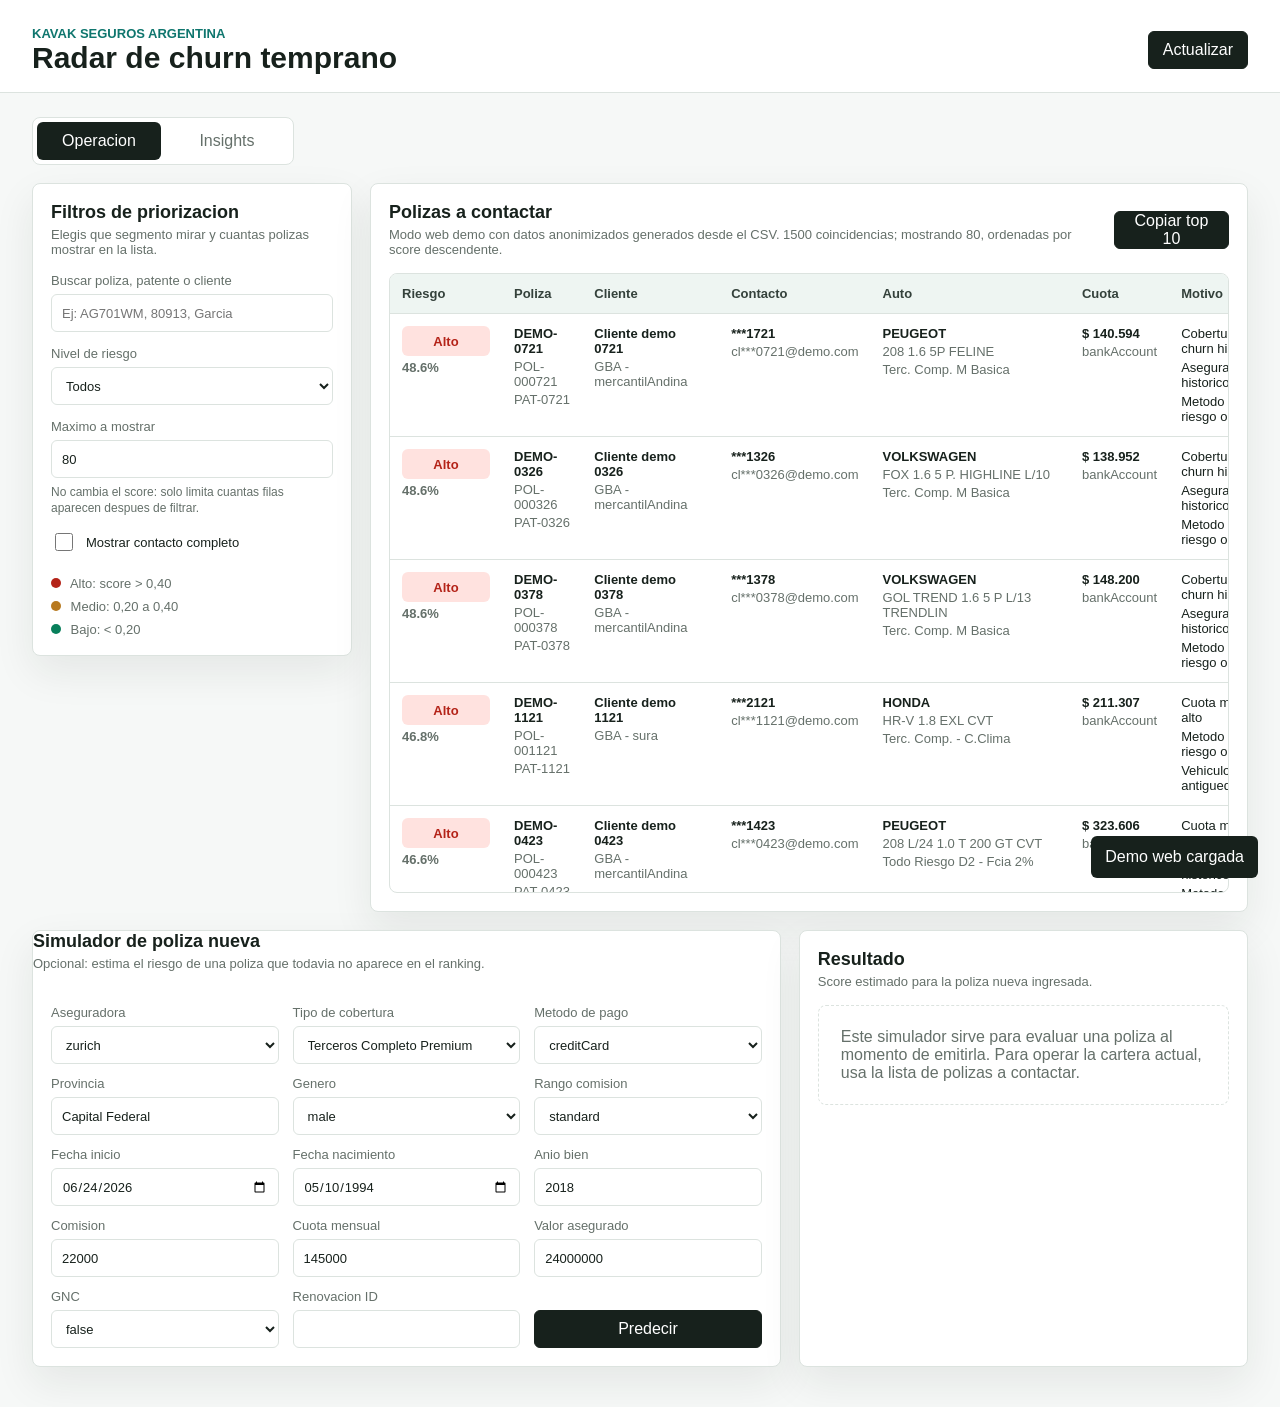
==== commit 6af06a15: "Regenerar demo desde CSV anonimizado" ====
--- a/dashboard/index.html
+++ b/dashboard/index.html
@@ -48,7 +48,7 @@
 
           <label>
             Maximo a mostrar
-            <input id="limitInput" type="number" min="10" max="1200" step="10" value="80">
+            <input id="limitInput" type="number" min="10" max="5000" step="10" value="80">
             <span class="hint">No cambia el score: solo limita cuantas filas aparecen despues de filtrar.</span>
           </label>
 
